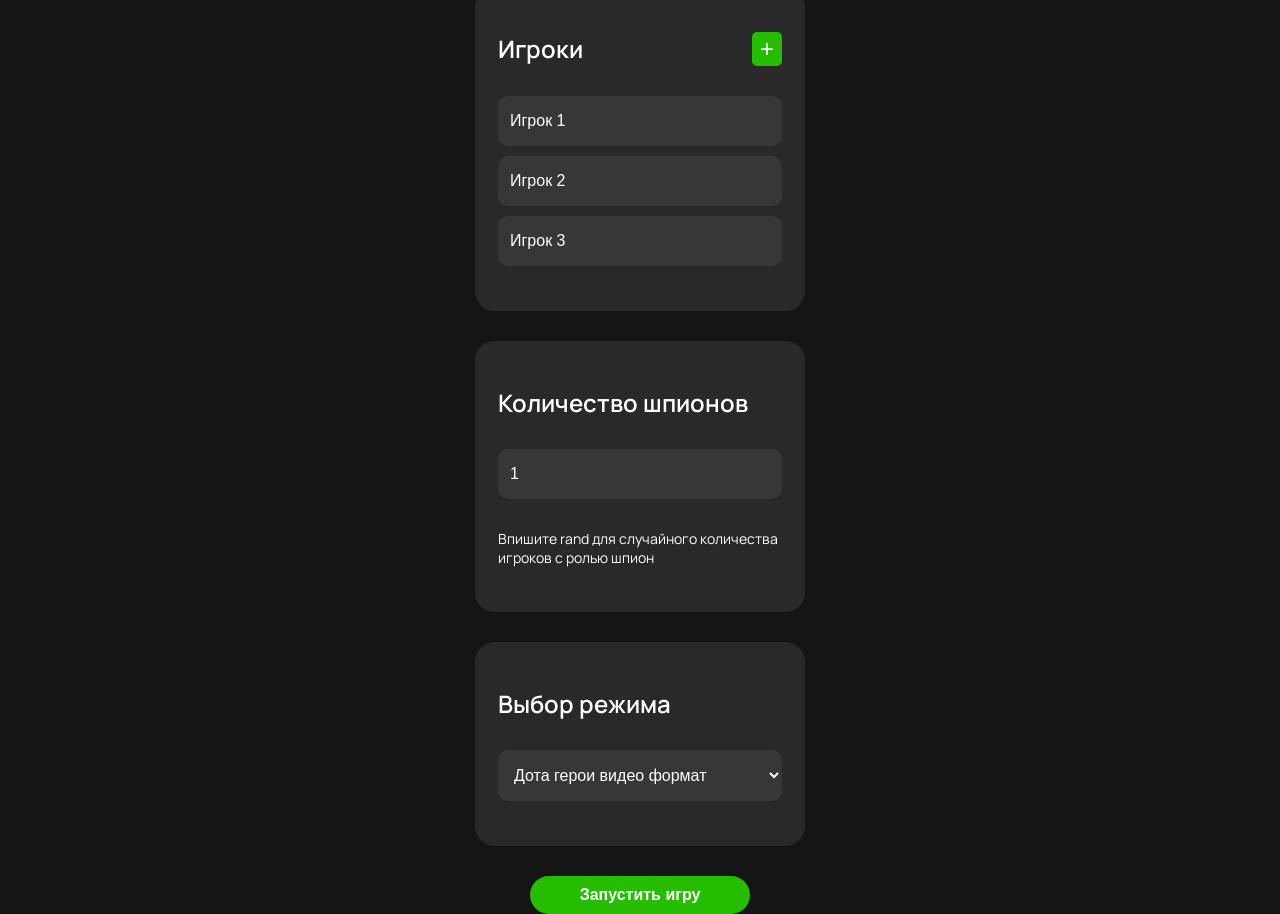
==== settings-display.html @ 9d7e2e90 "Добавлена новая тема" ====
<!DOCTYPE html>
<html lang="en">

<head>
    <meta charset="UTF-8">
    <meta name="viewport" content="width=device-width, initial-scale=1.0">
    <title>Document</title>
    <link rel="stylesheet" href="./public/styles/index.css">
</head>

<body>
    <div class="settings-container" id="main-container">
        <div class="div-settings">
            <div class="div-settings__header">
                <h2 class="div-settings__title"> Игроки </h2>
                <button class="div-settings__button-square" id="add-player-button"> + </button>
            </div>
            <div class="div-settings__inputs">
                <input class="div-settings__input player" value="Игрок 1"></input>
                <input class="div-settings__input player" value="Игрок 2"></input>
                <input class="div-settings__input player" value="Игрок 3"></input>
            </div>
        </div>
        <div class="div-settings">
            <div class="div-settings__header">
                <h2 class="div-settings__title"> Количество шпионов </h2>
            </div>
            <input class="div-settings__input" value="1" id="spy-count-input"></input>
            <p class="div-settings__text"> Впишите rand для случайного количества игроков с ролью шпион </p>
        </div>
        <div class="div-settings">
            <div class="div-settings__header">
                <h2 class="div-settings__title"> Выбор режима </h2>
            </div>
            <select class="div-settings__input" id="theme">
                <option value="dota_heroes_video.json"> Дота герои видео формат </option>
                <option value="dota_heroes_image.json"> Дота герои фото формат </option>
                <option value="dota_staff_image.json"> Дота предметы фото формат </option>
                <option value="dota_ult_images.json"> Дота ульты фото формат </option>
                <option value="rand"> Случайная тема </option>
            </select>
        </div>
        <button class="settings-button" id="start-game-button"> Запустить игру </button>
    </div>
</body>

</html>

<script src="./js/ErrorManager.js"> </script>
<script src="./js/JsonManager.js"> </script>
<script src="./js/Game.js"> </script>
<script src="./js/GameManager.js"> </script>
<script src="./js/Themes.js"> </script>

<script>
    
</script>

<script>
    const main_div = document.querySelector('#main-container');
    gameManager = new GameManager(main_div);
</script>
---- public/styles/index.css ----
@import url("https://fonts.googleapis.com/css2?family=Manrope:wght@200..800&display=swap");
* {
  box-sizing: border-box;
  margin: 0;
  padding: 0;
}

body {
  background-color: #151515;
  color: white;
  font-family: "Manrope";
}

img {
  width: 100%;
  height: 100%;
}

.container {
  width: 100%;
  height: 100vh;
  background-color: #151515;
  padding: 10px 10px;
  display: flex;
  flex-wrap: wrap;
  align-items: center;
  justify-content: center;
  margin-top: 100px;
}

.big-image__image {
  width: 100%;
  min-height: 250px;
  background-image: url(../images/mobile-hero.png);
  background-size: contain;
  background-repeat: no-repeat;
  background-position: center;
}

.div-main {
  background-color: #292929;
  padding: 45px 23px;
  display: flex;
  flex-direction: column;
  gap: 30px;
  border-radius: 20px 20px 20px 20px;
  display: flex;
  flex-wrap: wrap;
  align-items: center;
  justify-content: center;
}
.div-main__title {
  font-size: 32px;
  font-weight: 600;
}
.div-main__subtitle {
  font-size: 16px;
  font-weight: 500;
  max-width: 450px;
  text-align: center;
}
.div-main__button {
  background-color: #26BD00;
  color: white;
  font-weight: 600;
  border: none;
  border-radius: 20px 20px 20px 20px;
  font-size: 16px;
  padding: 10px 50px;
}

.div-play {
  background-color: #292929;
  padding: 45px 23px;
  display: flex;
  flex-direction: column;
  gap: 30px;
  border-radius: 20px 20px 20px 20px;
  display: flex;
  flex-wrap: wrap;
  align-items: center;
  justify-content: center;
}
.div-play__title {
  font-size: 32px;
  font-weight: 600;
}
.div-play__subtitle {
  font-size: 20px;
  font-weight: 400;
}
.div-play__button {
  background-color: #26BD00;
  color: white;
  font-weight: 600;
  border: none;
  border-radius: 20px 20px 20px 20px;
  font-size: 16px;
  padding: 10px 50px;
}
.div-play__text {
  font-size: 14px;
  font-weight: 400;
  text-align: center;
}
.div-play__button-div {
  display: flex;
  align-items: center;
  justify-content: center;
  flex-direction: column;
  gap: 15px;
}
.div-play__texts-div {
  display: flex;
  align-items: center;
  justify-content: center;
  flex-direction: column;
  gap: 15px;
}
.div-play__hero-image {
  max-width: 40%;
  max-height: 400px;
  overflow: hidden;
}
@media (max-width: 500px) {
  .div-play__hero-image {
    max-width: 100%;
  }
}

.settings-container {
  width: 100%;
  height: 100vh;
  background-color: #151515;
  padding: 10px 10px;
  display: flex;
  flex-direction: column;
  gap: 30px;
  justify-content: center;
  align-items: center;
}

.div-settings {
  background-color: #292929;
  padding: 45px 23px;
  display: flex;
  flex-direction: column;
  gap: 30px;
  border-radius: 20px 20px 20px 20px;
  display: flex;
  flex-wrap: wrap;
  align-items: center;
  justify-content: center;
  width: 20%;
  min-width: 330px;
}
.div-settings__header {
  display: flex;
  justify-content: space-between;
  width: 100%;
}
.div-settings__title {
  font-size: 24px;
  font-weight: 600;
  color: white;
}
.div-settings__button-square {
  background-color: #26BD00;
  color: white;
  font-weight: 600;
  border: none;
  border-radius: 5px 5px 5px 5px;
  font-size: 24px;
  font-weight: 500;
  padding: 3px 8px;
}
.div-settings__inputs {
  display: flex;
  align-items: center;
  justify-content: center;
  flex-direction: column;
  gap: 10px;
  width: 100%;
}
.div-settings__input {
  font-size: 16px;
  font-weight: 500;
  color: white;
  border-radius: 10px 10px 10px 10px;
  background-color: #373737;
  padding: 16px 12px;
  border: none;
  width: 100%;
}
.div-settings__text {
  width: 100%;
  font-size: 14px;
  font-weight: 400;
}

.settings-button {
  background-color: #26BD00;
  color: white;
  font-weight: 600;
  border: none;
  border-radius: 20px 20px 20px 20px;
  font-size: 16px;
  padding: 10px 50px;
}

.error-overlay {
  position: fixed;
  top: 0;
  left: 0;
  width: 100%;
  height: 100%;
  background: rgba(0, 0, 0, 0.7);
  backdrop-filter: blur(8px);
  display: none;
  align-items: center;
  justify-content: center;
  z-index: 9999;
  animation: fadeIn 0.3s ease;
  padding: 20px;
}

.error-modal {
  background: #292929;
  padding: 40px 35px;
  border-radius: 20px;
  max-width: 450px;
  width: 100%;
  box-shadow: 0 20px 60px rgba(0, 0, 0, 0.5);
  animation: slideUp 0.4s ease;
  position: relative;
}
.error-modal__header {
  display: flex;
  justify-content: space-between;
  align-items: center;
  margin-bottom: 20px;
}
.error-modal__title {
  font-size: 24px;
  font-weight: 700;
  color: #ff4757;
  margin: 0;
  font-family: "Manrope";
}
.error-modal__close {
  background: none;
  border: none;
  color: white;
  font-size: 32px;
  cursor: pointer;
  padding: 0 8px;
  transition: all 0.3s ease;
  opacity: 0.6;
  line-height: 1;
}
.error-modal__close:hover {
  opacity: 1;
  transform: rotate(90deg);
  color: #ff4757;
}
.error-modal__message {
  color: white;
  font-size: 18px;
  line-height: 1.6;
  margin-bottom: 30px;
  font-family: "Manrope";
  padding: 15px 0;
  border-top: 1px solid rgba(255, 255, 255, 0.1);
  border-bottom: 1px solid rgba(255, 255, 255, 0.1);
}
.error-modal__button {
  background-color: #26BD00;
  color: white;
  font-weight: 600;
  border: none;
  border-radius: 20px 20px 20px 20px;
  font-size: 16px;
  padding: 10px 50px;
  width: 100%;
  padding: 14px;
  font-size: 18px;
  cursor: pointer;
  transition: all 0.3s ease;
}
.error-modal__button:hover {
  transform: scale(1.02);
  box-shadow: 0 8px 25px rgba(38, 189, 0, 0.3);
}
.error-modal__button:active {
  transform: scale(0.98);
}

@keyframes fadeIn {
  from {
    opacity: 0;
  }
  to {
    opacity: 1;
  }
}
@keyframes slideUp {
  from {
    opacity: 0;
    transform: translateY(40px) scale(0.95);
  }
  to {
    opacity: 1;
    transform: translateY(0) scale(1);
  }
}
.error-modal--warning .error-modal__title {
  color: #ffa502;
}
.error-modal--warning .error-modal__button {
  background-color: #ffa502;
  color: #fff;
}
.error-modal--warning .error-modal__button:hover {
  background-color: rgb(206, 132.7193675889, 0);
}
.error-modal--success .error-modal__title {
  color: #2ed573;
}
.error-modal--success .error-modal__button {
  background-color: #2ed573;
  color: #fff;
}
.error-modal--success .error-modal__button:hover {
  background-color: rgb(34.8047808765, 173.1952191235, 91.984063745);
}
.error-modal--info .error-modal__title {
  color: #1e90ff;
}
.error-modal--info .error-modal__button {
  background-color: #1e90ff;
  color: #fff;
}
.error-modal--info .error-modal__button:hover {
  background-color: rgb(0, 118.56, 234);
}/*# sourceMappingURL=index.css.map */
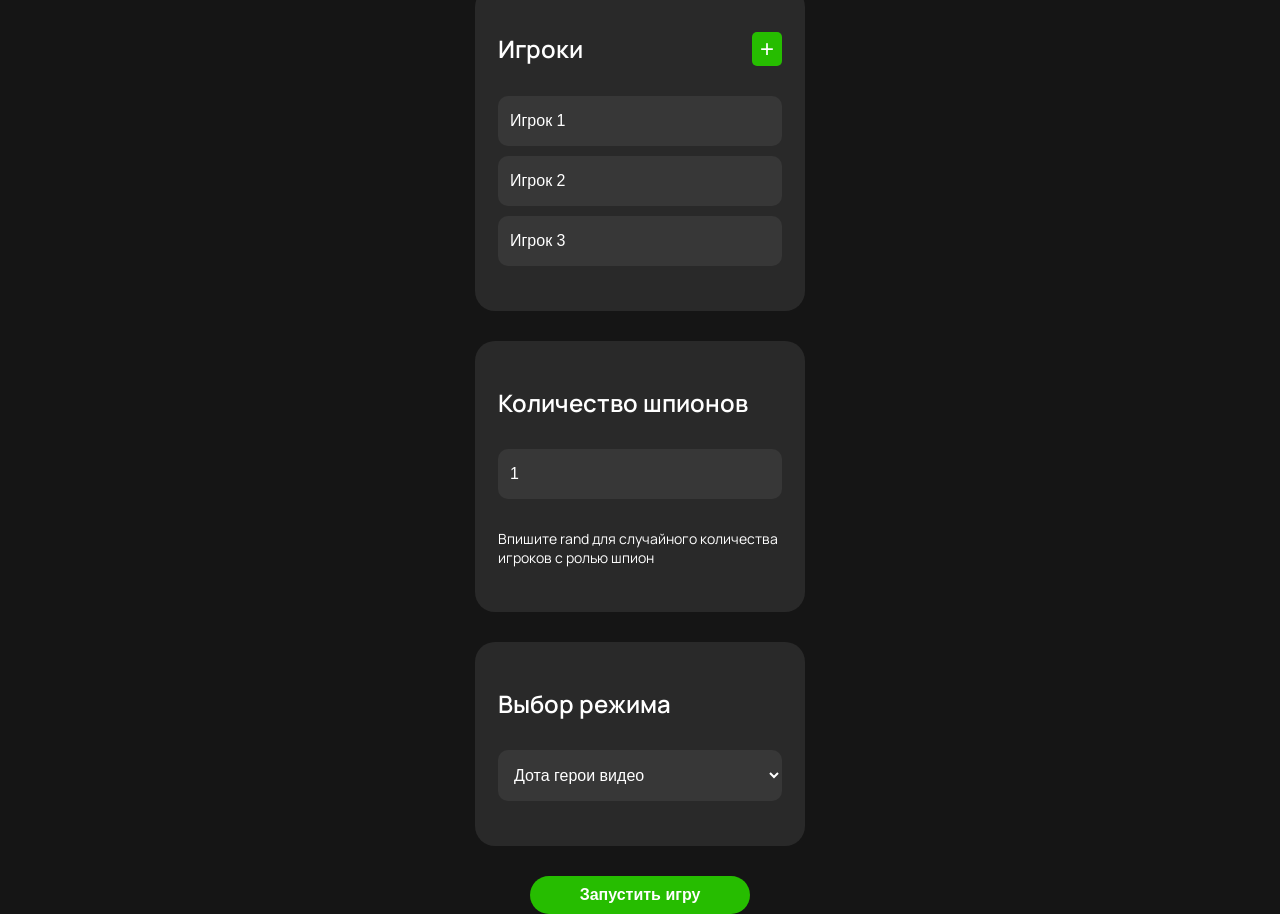
==== commit aa4b0089: "Исправлена верстка на мобилках, добавлены новые темы" ====
--- a/settings-display.html
+++ b/settings-display.html
@@ -33,10 +33,11 @@
                 <h2 class="div-settings__title"> Выбор режима </h2>
             </div>
             <select class="div-settings__input" id="theme">
-                <option value="dota_heroes_video.json"> Дота герои видео формат </option>
-                <option value="dota_heroes_image.json"> Дота герои фото формат </option>
-                <option value="dota_staff_image.json"> Дота предметы фото формат </option>
-                <option value="dota_ult_images.json"> Дота ульты фото формат </option>
+                <option value="dota_heroes_video.json"> Дота герои видео  </option>
+                <option value="dota_heroes_image.json"> Дота герои фото  </option>
+                <option value="dota_staff_image.json"> Дота предметы  </option>
+                <option value="dota_ult_image.json"> Дота ульты  </option>
+                <option value="dota_ult_image.json"> Дота все способности (для мазохистов) </option>
                 <option value="rand"> Случайная тема </option>
             </select>
         </div>
--- a/public/styles/index.css
+++ b/public/styles/index.css
@@ -21,11 +21,17 @@
   height: 100vh;
   background-color: #151515;
   padding: 10px 10px;
+}
+@media (max-width: 600px) {
+  .container {
+    height: 100%;
+  }
+}
+.container {
   display: flex;
   flex-wrap: wrap;
   align-items: center;
   justify-content: center;
-  margin-top: 100px;
 }
 
 .big-image__image {
@@ -133,6 +139,13 @@
   height: 100vh;
   background-color: #151515;
   padding: 10px 10px;
+}
+@media (max-width: 600px) {
+  .settings-container {
+    height: 100%;
+  }
+}
+.settings-container {
   display: flex;
   flex-direction: column;
   gap: 30px;
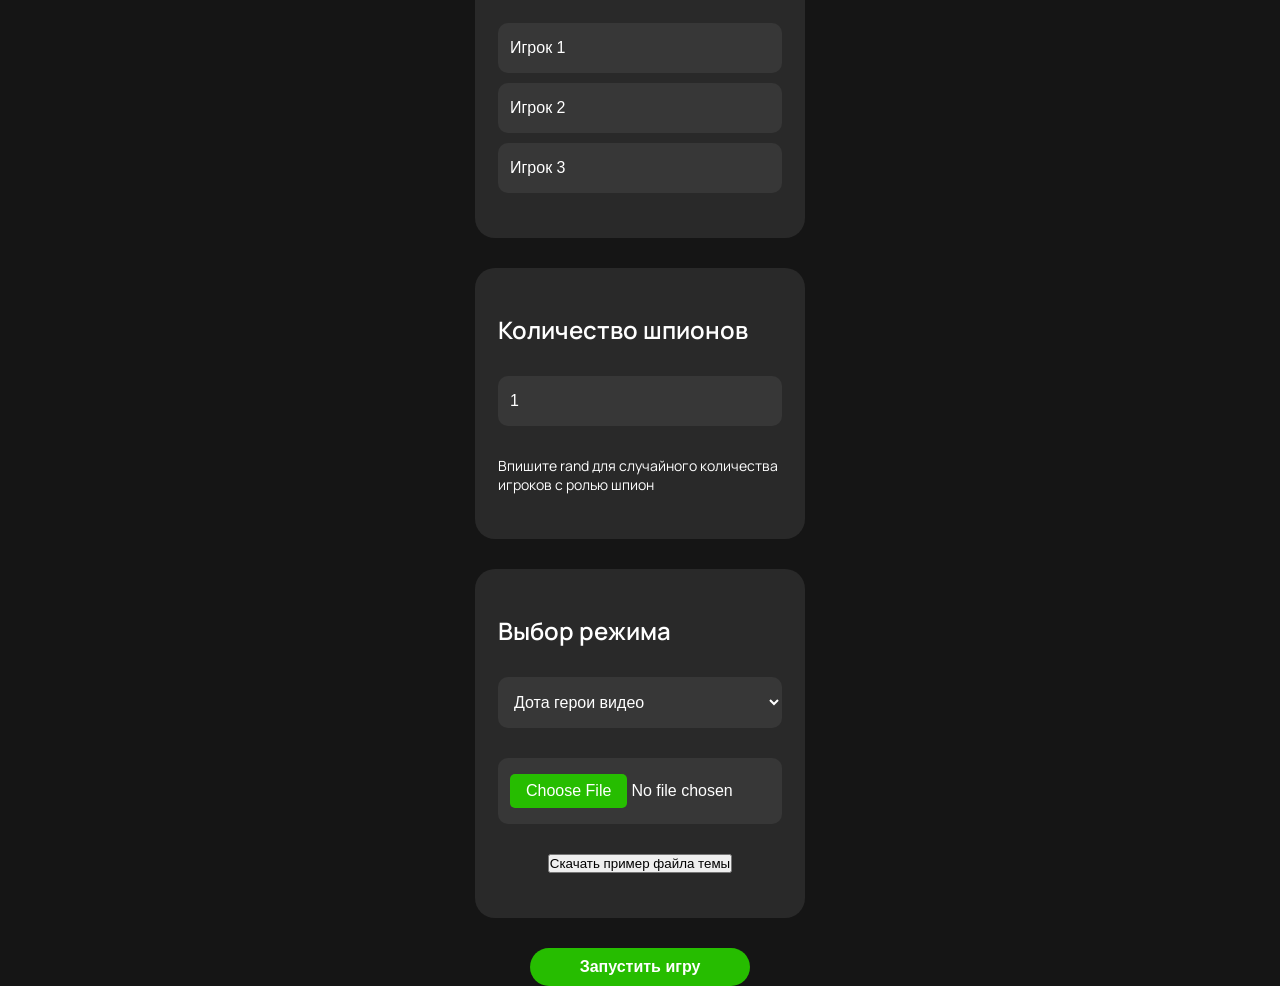
==== commit c27811ec: "Добавлена возможность выбирать файл из input" ====
--- a/settings-display.html
+++ b/settings-display.html
@@ -33,13 +33,15 @@
                 <h2 class="div-settings__title"> Выбор режима </h2>
             </div>
             <select class="div-settings__input" id="theme">
-                <option value="dota_heroes_video.json"> Дота герои видео  </option>
-                <option value="dota_heroes_image.json"> Дота герои фото  </option>
-                <option value="dota_staff_image.json"> Дота предметы  </option>
-                <option value="dota_ult_image.json"> Дота ульты  </option>
+                <option value="dota_heroes_video.json"> Дота герои видео </option>
+                <option value="dota_heroes_image.json"> Дота герои фото </option>
+                <option value="dota_staff_image.json"> Дота предметы </option>
+                <option value="dota_ult_image.json"> Дота ульты </option>
                 <option value="dota_ult_image.json"> Дота все способности (для мазохистов) </option>
                 <option value="rand"> Случайная тема </option>
             </select>
+            <input class="div-settings__input" id="input_player_theme" type="file" onclick="this.value = ''"></input>
+            <button onclick="downloadFile()">Скачать пример файла темы</button>
         </div>
         <button class="settings-button" id="start-game-button"> Запустить игру </button>
     </div>
@@ -54,7 +56,7 @@
 <script src="./js/Themes.js"> </script>
 
 <script>
-    
+
 </script>
 
 <script>
@@ -62,3 +64,22 @@
     gameManager = new GameManager(main_div);
 </script>
 
+<script>
+    function downloadFile() {
+        fetch('./datapacks/example.json')
+            .then(response => response.blob())
+            .then(blob => {
+                const link = document.createElement('a');
+                link.href = URL.createObjectURL(blob);
+                link.download = 'Пример темы.json';
+                document.body.appendChild(link);
+                link.click();
+                document.body.removeChild(link);
+                URL.revokeObjectURL(link.href);
+            })
+            .catch(error => {
+                alert('Ошибка скачивания файла');
+                console.error(error);
+            });
+    }
+</script>
--- a/public/styles/index.css
+++ b/public/styles/index.css
@@ -355,4 +355,17 @@
 }
 .error-modal--info .error-modal__button:hover {
   background-color: rgb(0, 118.56, 234);
+}
+
+input[type=file]::file-selector-button {
+  background-color: #26BD00;
+  color: white;
+  padding: 8px 16px;
+  border: none;
+  border-radius: 5px 5px 5px 5px;
+  cursor: pointer;
+}
+
+input[type=file]::file-selector-button:hover {
+  background-color: #26BD00;
 }/*# sourceMappingURL=index.css.map */
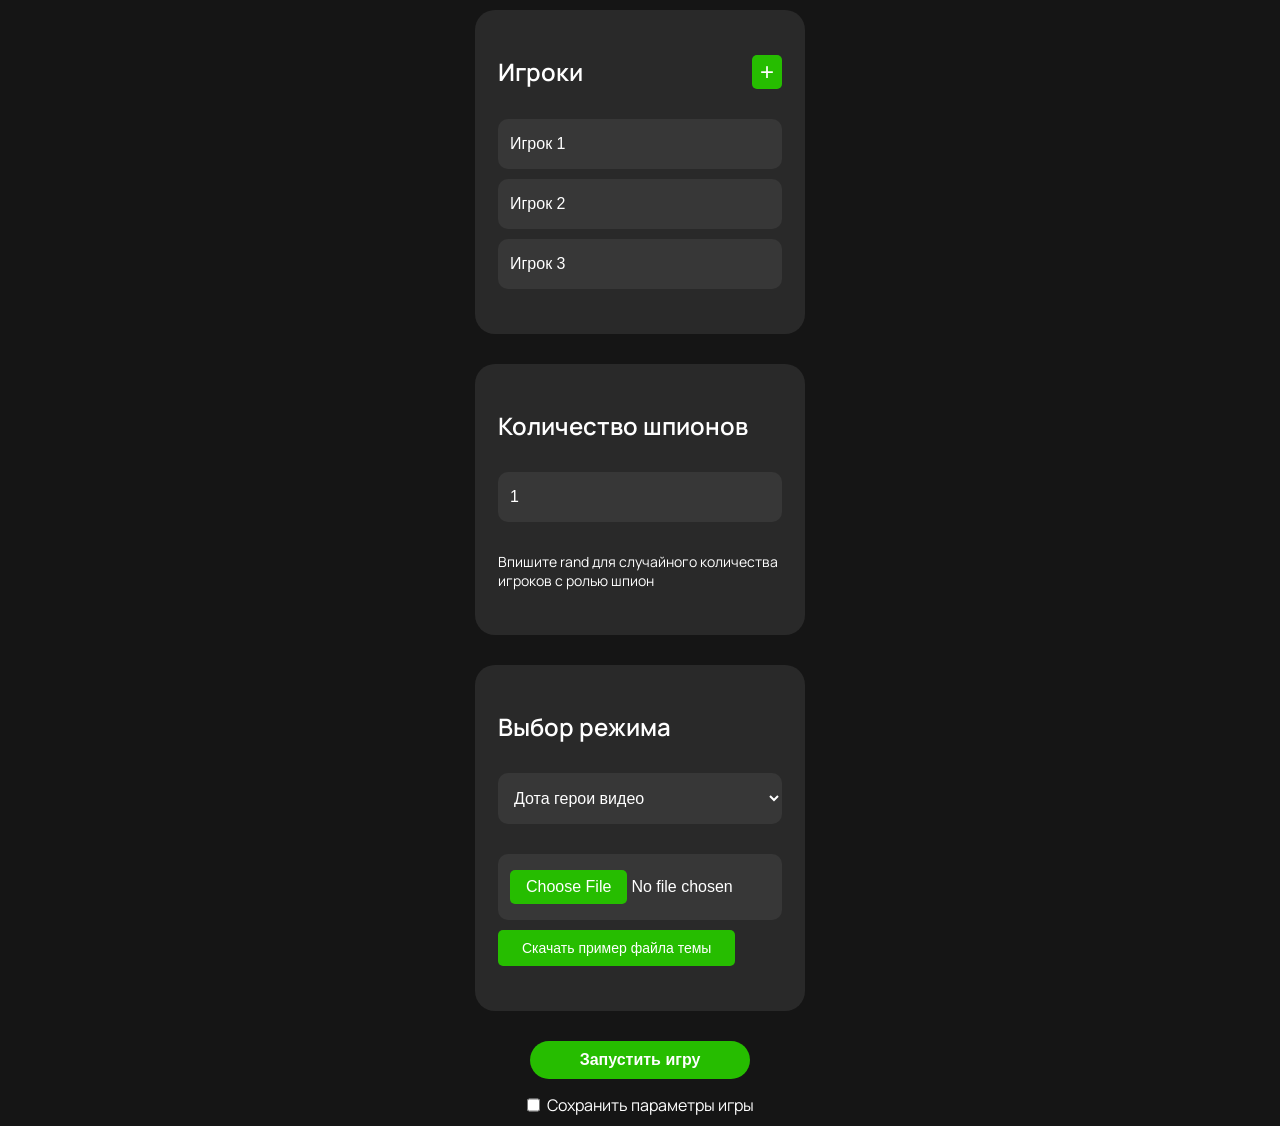
==== commit db408052: "Создана система сохранения настроек" ====
--- a/settings-display.html
+++ b/settings-display.html
@@ -15,7 +15,7 @@
                 <h2 class="div-settings__title"> Игроки </h2>
                 <button class="div-settings__button-square" id="add-player-button"> + </button>
             </div>
-            <div class="div-settings__inputs">
+            <div class="div-settings__inputs" id="players_div">
                 <input class="div-settings__input player" value="Игрок 1"></input>
                 <input class="div-settings__input player" value="Игрок 2"></input>
                 <input class="div-settings__input player" value="Игрок 3"></input>
@@ -40,10 +40,20 @@
                 <option value="dota_ult_image.json"> Дота все способности (для мазохистов) </option>
                 <option value="rand"> Случайная тема </option>
             </select>
-            <input class="div-settings__input" id="input_player_theme" type="file" onclick="this.value = ''"></input>
-            <button onclick="downloadFile()">Скачать пример файла темы</button>
+            <div class="div-settings__inputs">
+                <input class="div-settings__input" id="input_player_theme" type="file"
+                    onclick="this.value = ''"></input>
+                <button onclick="downloadFile()" class="div-settings__button">Скачать пример файла темы</button>
+            </div>
         </div>
-        <button class="settings-button" id="start-game-button"> Запустить игру </button>
+        <div class="button-div">
+            <button class="settings-button" id="start-game-button"> Запустить игру </button>
+            <div class="button-div__checkbox-div">
+                <input type="checkbox" id="save-settings" class="button-div__checkbox">
+                <label for="save-settings" button-div__label> Сохранить параметры игры </label>
+            </div>
+        </div>
+
     </div>
 </body>
 
--- a/public/styles/index.css
+++ b/public/styles/index.css
@@ -18,7 +18,7 @@
 
 .container {
   width: 100%;
-  height: 100vh;
+  min-height: 100vh;
   background-color: #151515;
   padding: 10px 10px;
 }
@@ -136,7 +136,7 @@
 
 .settings-container {
   width: 100%;
-  height: 100vh;
+  min-height: 100vh;
   background-color: #151515;
   padding: 10px 10px;
 }
@@ -187,6 +187,17 @@
   font-weight: 500;
   padding: 3px 8px;
 }
+.div-settings__button {
+  background-color: #26BD00;
+  color: white;
+  font-weight: 600;
+  border: none;
+  border-radius: 5px 5px 5px 5px;
+  font-size: 14px;
+  font-weight: 500;
+  padding: 10px 24px;
+  align-self: flex-start;
+}
 .div-settings__inputs {
   display: flex;
   align-items: center;
@@ -209,6 +220,21 @@
   width: 100%;
   font-size: 14px;
   font-weight: 400;
+}
+
+.button-div {
+  display: flex;
+  align-items: center;
+  justify-content: center;
+  flex-direction: column;
+  gap: 15px;
+}
+.button-div__checkbox-div {
+  display: flex;
+  gap: 7px;
+}
+.button-div__checkbox {
+  accent-color: #26BD00;
 }
 
 .settings-button {
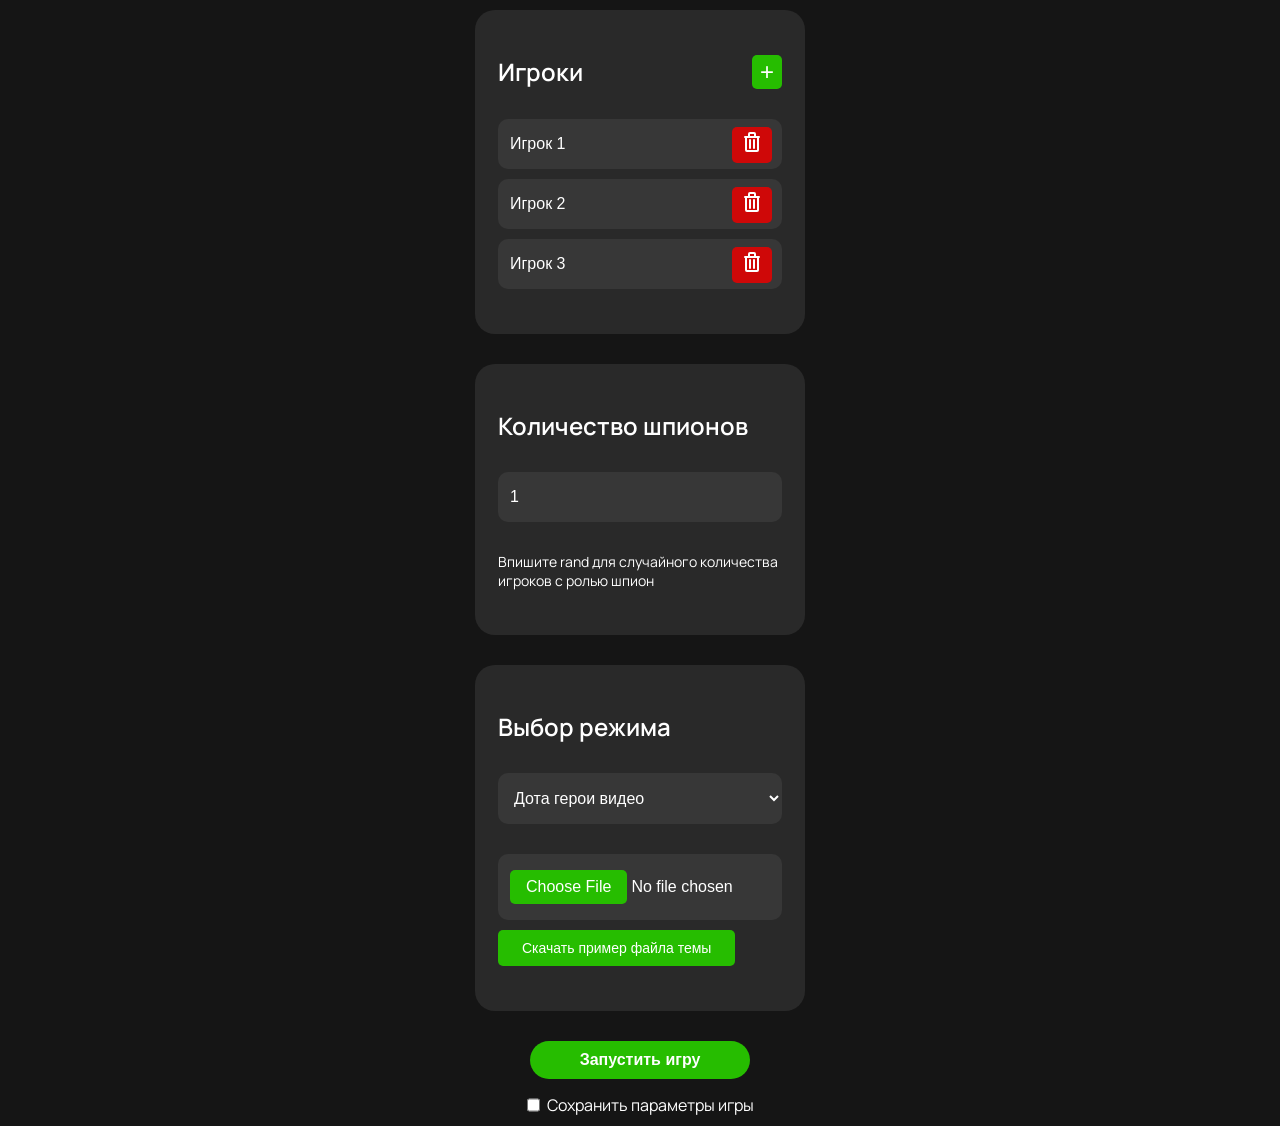
==== commit c22f2788: "Сделал кнопку удаления без функционала" ====
--- a/settings-display.html
+++ b/settings-display.html
@@ -16,9 +16,45 @@
                 <button class="div-settings__button-square" id="add-player-button"> + </button>
             </div>
             <div class="div-settings__inputs" id="players_div">
-                <input class="div-settings__input player" value="Игрок 1"></input>
-                <input class="div-settings__input player" value="Игрок 2"></input>
-                <input class="div-settings__input player" value="Игрок 3"></input>
+                <div class="div-settings__input-div">
+                    <input class="div-settings__input player" value="Игрок 1"></input>
+                    <div class="button-wrapper">
+                        <button class="div-settings__button-square delete_button"> <svg
+                                xmlns="http://www.w3.org/2000/svg" width="1em" height="1em" viewBox="0 0 24 24">
+                                <path d="M0 0h24v24H0z" fill="none" />
+                                <path fill="none" stroke="currentColor" stroke-linecap="round" stroke-linejoin="round"
+                                    stroke-width="2"
+                                    d="M5 7h14m-9 3v8m4-8v8M10 3h4a1 1 0 0 1 1 1v3H9V4a1 1 0 0 1 1-1M6 7h12v13a1 1 0 0 1-1 1H7a1 1 0 0 1-1-1z" />
+                            </svg>
+                        </button>
+                    </div>
+                </div>
+                <div class="div-settings__input-div">
+                    <input class="div-settings__input player" value="Игрок 2"></input>
+                    <div class="button-wrapper">
+                        <button class="div-settings__button-square delete_button"> <svg
+                                xmlns="http://www.w3.org/2000/svg" width="1em" height="1em" viewBox="0 0 24 24">
+                                <path d="M0 0h24v24H0z" fill="none" />
+                                <path fill="none" stroke="currentColor" stroke-linecap="round" stroke-linejoin="round"
+                                    stroke-width="2"
+                                    d="M5 7h14m-9 3v8m4-8v8M10 3h4a1 1 0 0 1 1 1v3H9V4a1 1 0 0 1 1-1M6 7h12v13a1 1 0 0 1-1 1H7a1 1 0 0 1-1-1z" />
+                            </svg>
+                        </button>
+                    </div>
+                </div>
+                <div class="div-settings__input-div">
+                    <input class="div-settings__input player" value="Игрок 3"></input>
+                    <div class="button-wrapper">
+                        <button class="div-settings__button-square delete_button"> <svg
+                                xmlns="http://www.w3.org/2000/svg" width="1em" height="1em" viewBox="0 0 24 24">
+                                <path d="M0 0h24v24H0z" fill="none" />
+                                <path fill="none" stroke="currentColor" stroke-linecap="round" stroke-linejoin="round"
+                                    stroke-width="2"
+                                    d="M5 7h14m-9 3v8m4-8v8M10 3h4a1 1 0 0 1 1 1v3H9V4a1 1 0 0 1 1-1M6 7h12v13a1 1 0 0 1-1 1H7a1 1 0 0 1-1-1z" />
+                            </svg>
+                        </button>
+                    </div>
+                </div>
             </div>
         </div>
         <div class="div-settings">
--- a/public/styles/index.css
+++ b/public/styles/index.css
@@ -206,6 +206,10 @@
   gap: 10px;
   width: 100%;
 }
+.div-settings__input-div {
+  display: flex;
+  width: 100%;
+}
 .div-settings__input {
   font-size: 16px;
   font-weight: 500;
@@ -220,6 +224,17 @@
   width: 100%;
   font-size: 14px;
   font-weight: 400;
+}
+
+.delete_button {
+  position: absolute;
+  top: 8px;
+  right: 10px;
+  background-color: rgb(207, 8, 8);
+}
+
+.button-wrapper {
+  position: relative;
 }
 
 .button-div {
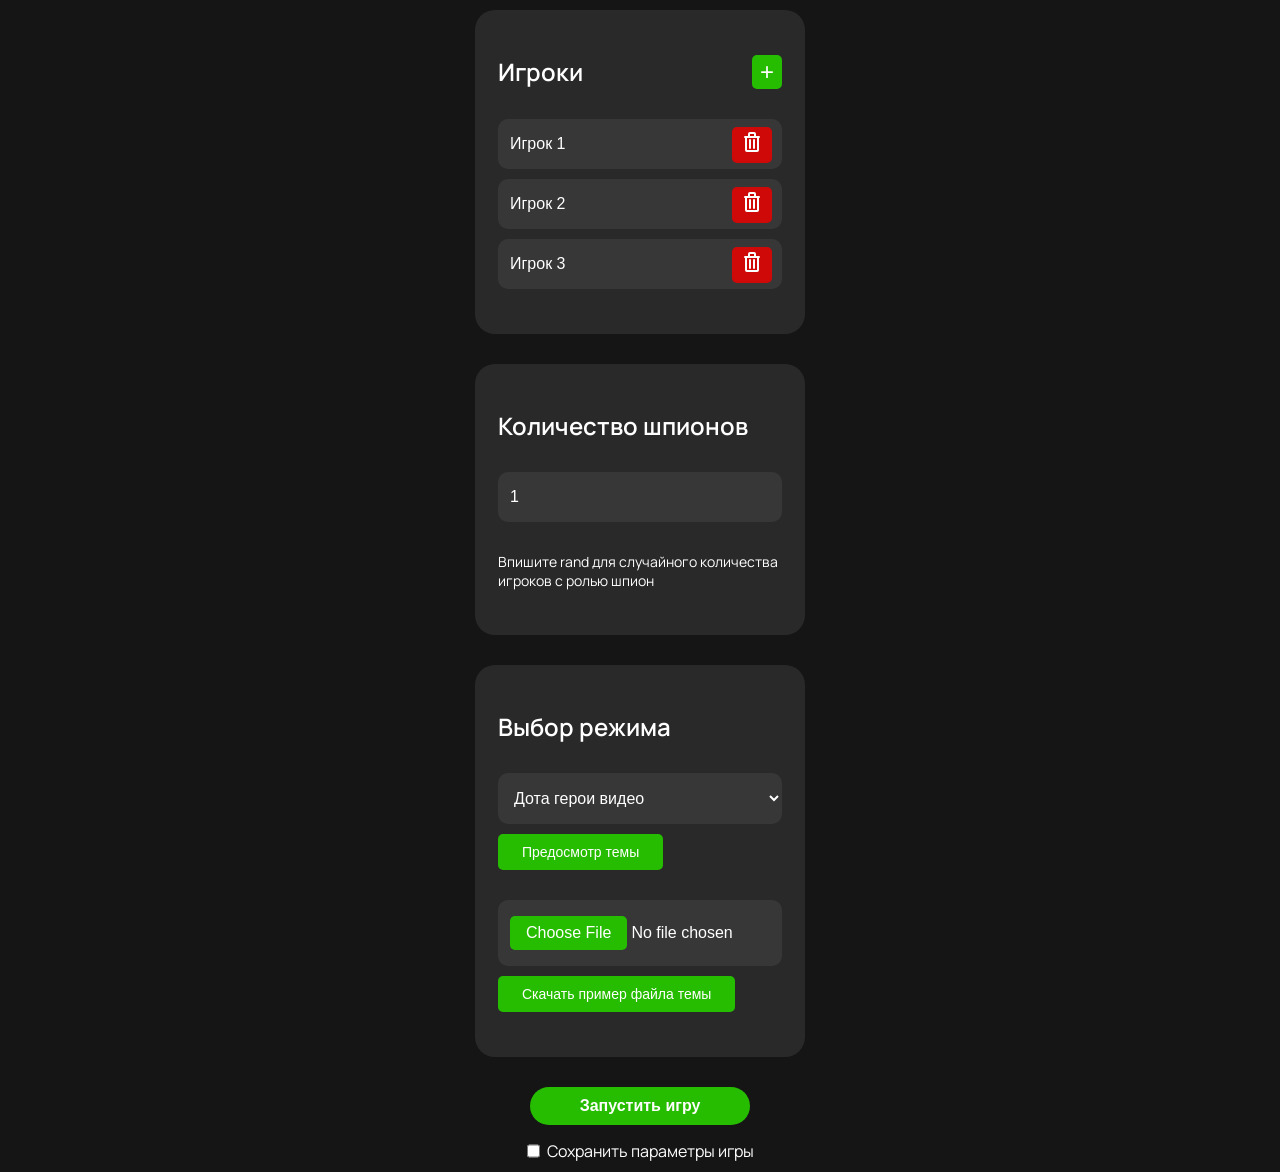
==== commit 8bf87e19: "Сделана страница предосмотра тем из начального пака" ====
--- a/settings-display.html
+++ b/settings-display.html
@@ -4,7 +4,7 @@
 <head>
     <meta charset="UTF-8">
     <meta name="viewport" content="width=device-width, initial-scale=1.0">
-    <title>Document</title>
+    <title>Игра в шпиона </title>
     <link rel="stylesheet" href="./public/styles/index.css">
 </head>
 
@@ -68,14 +68,17 @@
             <div class="div-settings__header">
                 <h2 class="div-settings__title"> Выбор режима </h2>
             </div>
-            <select class="div-settings__input" id="theme">
-                <option value="dota_heroes_video.json"> Дота герои видео </option>
-                <option value="dota_heroes_image.json"> Дота герои фото </option>
-                <option value="dota_staff_image.json"> Дота предметы </option>
-                <option value="dota_ult_image.json"> Дота ульты </option>
-                <option value="dota_ult_image.json"> Дота все способности (для мазохистов) </option>
-                <option value="rand"> Случайная тема </option>
-            </select>
+            <div class="div-settings__inputs">
+                <select class="div-settings__input" id="theme">
+                    <option value="dota_heroes_video.json"> Дота герои видео </option>
+                    <option value="dota_heroes_image.json"> Дота герои фото </option>
+                    <option value="dota_staff_image.json"> Дота предметы </option>
+                    <option value="dota_ult_image.json"> Дота ульты </option>
+                    <option value="dota_ult_image.json"> Дота все способности (для мазохистов) </option>
+                    <option value="rand"> Случайная тема </option>
+                </select>
+                <button onclick="redirectPreview()" class="div-settings__button">Предосмотр темы</button>
+            </div>
             <div class="div-settings__inputs">
                 <input class="div-settings__input" id="input_player_theme" type="file"
                     onclick="this.value = ''"></input>
@@ -107,7 +110,7 @@
 
 <script>
     const main_div = document.querySelector('#main-container');
-    gameManager = new GameManager(main_div);
+    let gameManager = new GameManager(main_div);
 </script>
 
 <script>
@@ -128,4 +131,9 @@
                 console.error(error);
             });
     }
+
+    function redirectPreview() {
+        let themeName = document.querySelector("#theme").value
+        window.location.href =`./theme-preview.html?themeName=${themeName}`
+    }
 </script>
--- a/public/styles/index.css
+++ b/public/styles/index.css
@@ -409,4 +409,76 @@
 
 input[type=file]::file-selector-button:hover {
   background-color: #26BD00;
+}
+
+.theme-container {
+  width: 100%;
+  min-height: 100vh;
+  background-color: #151515;
+  padding: 10px 10px;
+}
+@media (max-width: 600px) {
+  .theme-container {
+    height: 100%;
+  }
+}
+.theme-container {
+  display: flex;
+  flex-direction: column;
+  align-items: center;
+  gap: 30px;
+  flex-wrap: wrap;
+}
+.theme-container__footer {
+  display: flex;
+  justify-content: space-between;
+  max-width: 100%;
+  min-width: 60%;
+}
+.theme-container__title {
+  font-size: 32px;
+  font-weight: 600;
+}
+.theme-container__button {
+  background-color: #26BD00;
+  color: white;
+  font-weight: 600;
+  border: none;
+  border-radius: 20px 20px 20px 20px;
+  font-size: 16px;
+  padding: 10px 50px;
+}
+.theme-container__themes_cards {
+  width: 100%;
+  display: grid;
+  grid-template-columns: repeat(4, minmax(250px, 1fr));
+  gap: 24px;
+  max-width: 60%;
+}
+.theme-container__themes_card {
+  background-color: #292929;
+  padding: 45px 23px;
+  display: flex;
+  flex-direction: column;
+  gap: 30px;
+  border-radius: 20px 20px 20px 20px;
+  max-width: 500px;
+  display: flex;
+  align-items: center;
+  justify-content: center;
+  flex-direction: column;
+}
+.theme-container__subtitle {
+  font-size: 16px;
+  font-weight: 500;
+}
+.theme-container__hero-image {
+  max-width: 60%;
+  max-height: 400px;
+  overflow: hidden;
+}
+@media (max-width: 500px) {
+  .theme-container__hero-image {
+    max-width: 100%;
+  }
 }/*# sourceMappingURL=index.css.map */
